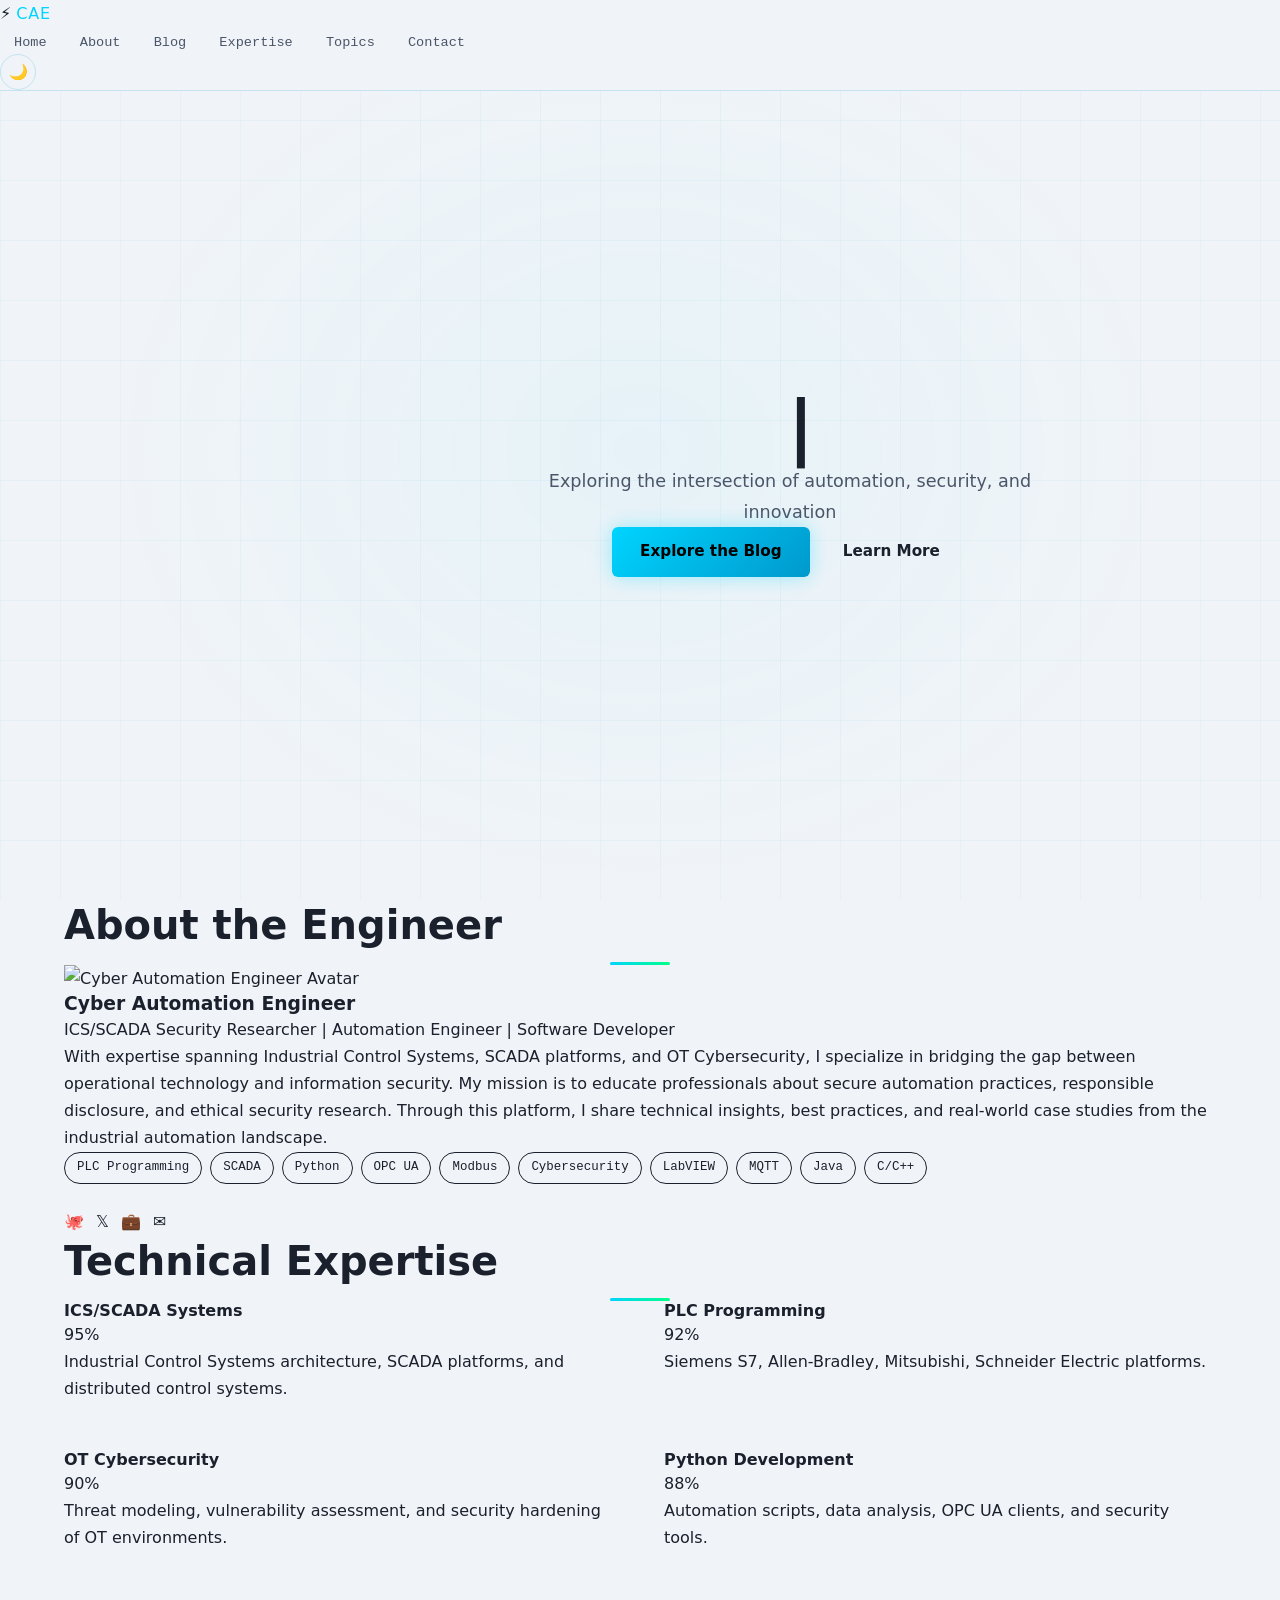
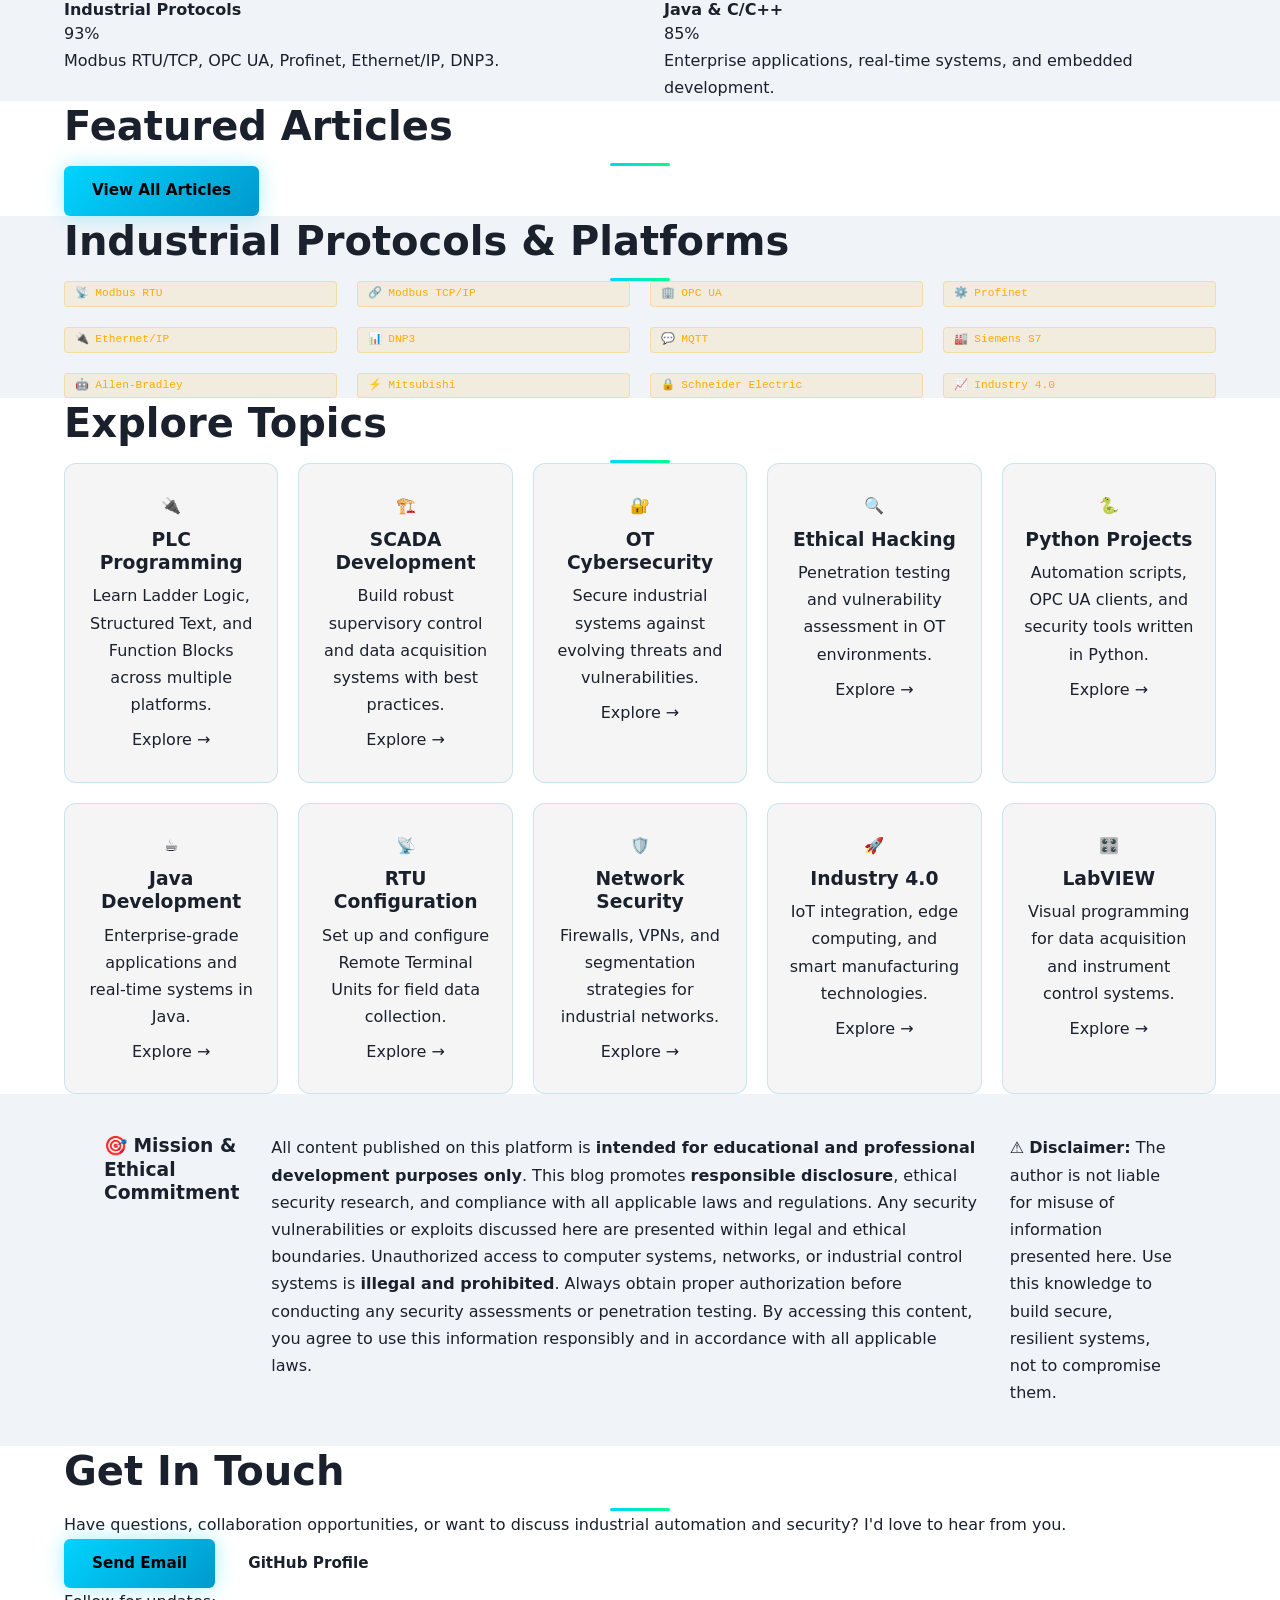
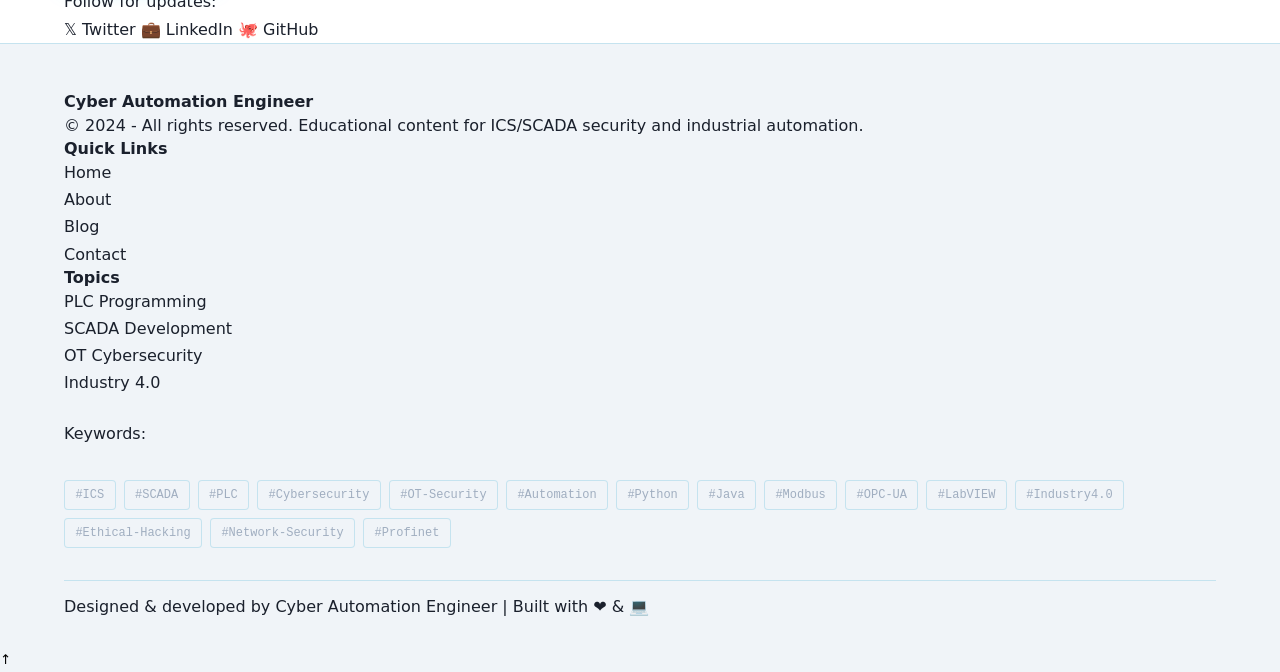
==== index.html @ 7d961f78 "initial commit" ====
<!DOCTYPE html>
<html lang="en">
<head>
    <!-- Meta Tags & SEO -->
    <meta charset="UTF-8">
    <meta name="viewport" content="width=device-width, initial-scale=1.0">
    <meta name="description" content="Cyber Automation Engineer - Technical expertise in ICS/SCADA systems, OT Cybersecurity, PLC Programming, and Industrial Automation. Exploring the intersection of automation, security, and software development.">
    <meta name="keywords" content="ICS Security, SCADA, PLC Programming, OT Cybersecurity, Industrial Automation, Modbus, OPC UA, Python, Java, C/C++, LabVIEW, Ethical Hacking, Network Security">
    <meta name="author" content="Cyber Automation Engineer">
    <meta name="theme-color" content="#0a0a0f">
    
    <!-- Open Graph Tags -->
    <meta property="og:title" content="Cyber Automation Engineer - ICS/SCADA Security & Automation Blog">
    <meta property="og:description" content="Technical insights into Industrial Automation, ICS/SCADA Systems, OT Cybersecurity, and Software Development.">
    <meta property="og:type" content="website">
    <meta property="og:image" content="https://via.placeholder.com/1200x630?text=Cyber+Automation+Engineer">
    
    <!-- Twitter Card Tags -->
    <meta name="twitter:card" content="summary_large_image">
    <meta name="twitter:title" content="Cyber Automation Engineer">
    <meta name="twitter:description" content="ICS/SCADA Security & Industrial Automation Expert">
    
    <!-- Structured Data (Schema.org) -->
    <script type="application/ld+json">
    {
        "@context": "https://schema.org",
        "@type": "Person",
        "name": "Cyber Automation Engineer",
        "url": "https://cyberautomationengineer.com",
        "sameAs": ["https://twitter.com", "https://github.com", "https://linkedin.com"],
        "jobTitle": "Automation Engineer, ICS Security Researcher",
        "knowsAbout": ["Industrial Automation", "SCADA Systems", "PLC Programming", "Cybersecurity", "OT Security"],
        "image": "https://via.placeholder.com/200x200"
    }
    </script>
    
    <title>Cyber Automation Engineer - ICS/SCADA Security & Blog</title>
    <link rel="stylesheet" href="style.css">
    <link rel="icon" type="image/svg+xml" href="data:image/svg+xml,<svg xmlns='http://www.w3.org/2000/svg' viewBox='0 0 100 100'><text y='75' font-size='75' fill='%2300d4ff'>⚡</text></svg>">
</head>
<body>
    <!-- ====== HEADER & NAVIGATION ====== -->
    <header class="navbar" id="navbar">
        <div class="navbar-container">
            <div class="navbar-logo">
                <a href="#home" class="logo-link">
                    <span class="logo-icon">⚡</span>
                    <span class="logo-text">CAE</span>
                </a>
            </div>
            
            <nav class="nav-menu" id="navMenu">
                <a href="#home" class="nav-link">Home</a>
                <a href="#about" class="nav-link">About</a>
                <a href="#blog" class="nav-link">Blog</a>
                <a href="#expertise" class="nav-link">Expertise</a>
                <a href="#categories" class="nav-link">Topics</a>
                <a href="#contact" class="nav-link">Contact</a>
            </nav>
            
            <div class="navbar-actions">
                <button class="theme-toggle" id="themeToggle" aria-label="Toggle dark/light mode" title="Toggle Theme">
                    <span class="theme-icon">🌙</span>
                </button>
                <button class="hamburger" id="hamburger" aria-label="Toggle menu">
                    <span></span>
                    <span></span>
                    <span></span>
                </button>
            </div>
        </div>
    </header>

    <!-- ====== HERO SECTION ====== -->
    <section class="hero" id="home">
        <div class="hero-background">
            <div class="circuit-grid"></div>
            <canvas id="particleCanvas"></canvas>
        </div>
        
        <div class="hero-content">
            <div class="hero-text">
                <h1 class="hero-title">
                    <span class="typewriter" id="typewriter"></span>
                    <span class="cursor">|</span>
                </h1>
                <p class="hero-tagline">Exploring the intersection of <span class="highlight">automation</span>, <span class="highlight">security</span>, and <span class="highlight">innovation</span></p>
                <div class="hero-cta">
                    <a href="#blog" class="btn btn-primary glow-effect">Explore the Blog</a>
                    <a href="#about" class="btn btn-secondary">Learn More</a>
                </div>
            </div>
        </div>
    </section>

    <!-- ====== AUTHOR PROFILE & INTRODUCTION ====== -->
    <section class="author-profile" id="about">
        <div class="container">
            <h2 class="section-title">About the Engineer</h2>
            
            <div class="profile-card">
                <div class="profile-avatar">
                    <img src="https://via.placeholder.com/200x200?text=CAE" alt="Cyber Automation Engineer Avatar" class="avatar-img">
                    <div class="avatar-glow"></div>
                </div>
                
                <div class="profile-info">
                    <h3 class="profile-name">Cyber Automation Engineer</h3>
                    <p class="profile-title">ICS/SCADA Security Researcher | Automation Engineer | Software Developer</p>
                    
                    <p class="profile-bio">
                        With expertise spanning Industrial Control Systems, SCADA platforms, and OT Cybersecurity, I specialize in bridging the gap between operational technology and information security. My mission is to educate professionals about secure automation practices, responsible disclosure, and ethical security research. Through this platform, I share technical insights, best practices, and real-world case studies from the industrial automation landscape.
                    </p>
                    
                    <div class="skill-badges">
                        <span class="badge">PLC Programming</span>
                        <span class="badge">SCADA</span>
                        <span class="badge">Python</span>
                        <span class="badge">OPC UA</span>
                        <span class="badge">Modbus</span>
                        <span class="badge">Cybersecurity</span>
                        <span class="badge">LabVIEW</span>
                        <span class="badge">MQTT</span>
                        <span class="badge">Java</span>
                        <span class="badge">C/C++</span>
                    </div>
                    
                    <div class="social-links">
                        <a href="https://github.com" target="_blank" rel="noopener" title="GitHub" class="social-icon">
                            <span>🐙</span>
                        </a>
                        <a href="https://twitter.com" target="_blank" rel="noopener" title="Twitter/X" class="social-icon">
                            <span>𝕏</span>
                        </a>
                        <a href="https://linkedin.com" target="_blank" rel="noopener" title="LinkedIn" class="social-icon">
                            <span>💼</span>
                        </a>
                        <a href="mailto:contact@cyberautomationengineer.com" title="Email" class="social-icon">
                            <span>✉️</span>
                        </a>
                    </div>
                </div>
            </div>
        </div>
    </section>

    <!-- ====== EXPERTISE & SKILLS SECTION ====== -->
    <section class="expertise" id="expertise">
        <div class="container">
            <h2 class="section-title">Technical Expertise</h2>
            
            <div class="skills-grid">
                <div class="skill-item">
                    <div class="skill-header">
                        <h4>ICS/SCADA Systems</h4>
                        <span class="skill-level">95%</span>
                    </div>
                    <div class="skill-bar">
                        <div class="skill-progress" data-progress="95"></div>
                    </div>
                    <p class="skill-description">Industrial Control Systems architecture, SCADA platforms, and distributed control systems.</p>
                </div>

                <div class="skill-item">
                    <div class="skill-header">
                        <h4>PLC Programming</h4>
                        <span class="skill-level">92%</span>
                    </div>
                    <div class="skill-bar">
                        <div class="skill-progress" data-progress="92"></div>
                    </div>
                    <p class="skill-description">Siemens S7, Allen-Bradley, Mitsubishi, Schneider Electric platforms.</p>
                </div>

                <div class="skill-item">
                    <div class="skill-header">
                        <h4>OT Cybersecurity</h4>
                        <span class="skill-level">90%</span>
                    </div>
                    <div class="skill-bar">
                        <div class="skill-progress" data-progress="90"></div>
                    </div>
                    <p class="skill-description">Threat modeling, vulnerability assessment, and security hardening of OT environments.</p>
                </div>

                <div class="skill-item">
                    <div class="skill-header">
                        <h4>Python Development</h4>
                        <span class="skill-level">88%</span>
                    </div>
                    <div class="skill-bar">
                        <div class="skill-progress" data-progress="88"></div>
                    </div>
                    <p class="skill-description">Automation scripts, data analysis, OPC UA clients, and security tools.</p>
                </div>

                <div class="skill-item">
                    <div class="skill-header">
                        <h4>Industrial Protocols</h4>
                        <span class="skill-level">93%</span>
                    </div>
                    <div class="skill-bar">
                        <div class="skill-progress" data-progress="93"></div>
                    </div>
                    <p class="skill-description">Modbus RTU/TCP, OPC UA, Profinet, Ethernet/IP, DNP3.</p>
                </div>

                <div class="skill-item">
                    <div class="skill-header">
                        <h4>Java & C/C++</h4>
                        <span class="skill-level">85%</span>
                    </div>
                    <div class="skill-bar">
                        <div class="skill-progress" data-progress="85"></div>
                    </div>
                    <p class="skill-description">Enterprise applications, real-time systems, and embedded development.</p>
                </div>
            </div>
        </div>
    </section>

    <!-- ====== FEATURED BLOG POSTS SECTION ====== -->
    <section class="blog-section" id="blog">
        <div class="container">
            <h2 class="section-title">Featured Articles</h2>
            
            <div class="blog-grid" id="blogGrid">
                <!-- Blog posts dynamically loaded by JavaScript -->
            </div>
            
            <div class="view-all-cta">
                <a href="#categories" class="btn btn-primary">View All Articles</a>
            </div>
        </div>
    </section>

    <!-- ====== PROTOCOLS & TECHNOLOGIES SECTION ====== -->
    <section class="protocols-section">
        <div class="container">
            <h2 class="section-title">Industrial Protocols & Platforms</h2>
            
            <div class="protocols-grid">
                <div class="protocol-badge">
                    <span class="badge-icon">📡</span>
                    <span class="badge-text">Modbus RTU</span>
                </div>
                <div class="protocol-badge">
                    <span class="badge-icon">🔗</span>
                    <span class="badge-text">Modbus TCP/IP</span>
                </div>
                <div class="protocol-badge">
                    <span class="badge-icon">🏢</span>
                    <span class="badge-text">OPC UA</span>
                </div>
                <div class="protocol-badge">
                    <span class="badge-icon">⚙️</span>
                    <span class="badge-text">Profinet</span>
                </div>
                <div class="protocol-badge">
                    <span class="badge-icon">🔌</span>
                    <span class="badge-text">Ethernet/IP</span>
                </div>
                <div class="protocol-badge">
                    <span class="badge-icon">📊</span>
                    <span class="badge-text">DNP3</span>
                </div>
                <div class="protocol-badge">
                    <span class="badge-icon">💬</span>
                    <span class="badge-text">MQTT</span>
                </div>
                <div class="protocol-badge">
                    <span class="badge-icon">🏭</span>
                    <span class="badge-text">Siemens S7</span>
                </div>
                <div class="protocol-badge">
                    <span class="badge-icon">🤖</span>
                    <span class="badge-text">Allen-Bradley</span>
                </div>
                <div class="protocol-badge">
                    <span class="badge-icon">⚡</span>
                    <span class="badge-text">Mitsubishi</span>
                </div>
                <div class="protocol-badge">
                    <span class="badge-icon">🔒</span>
                    <span class="badge-text">Schneider Electric</span>
                </div>
                <div class="protocol-badge">
                    <span class="badge-icon">📈</span>
                    <span class="badge-text">Industry 4.0</span>
                </div>
            </div>
        </div>
    </section>

    <!-- ====== CATEGORIES / TOPICS SECTION ====== -->
    <section class="categories-section" id="categories">
        <div class="container">
            <h2 class="section-title">Explore Topics</h2>
            
            <div class="categories-grid">
                <div class="category-card">
                    <div class="category-icon">🔌</div>
                    <h3>PLC Programming</h3>
                    <p>Learn Ladder Logic, Structured Text, and Function Blocks across multiple platforms.</p>
                    <a href="#" class="category-link">Explore →</a>
                </div>

                <div class="category-card">
                    <div class="category-icon">🏗️</div>
                    <h3>SCADA Development</h3>
                    <p>Build robust supervisory control and data acquisition systems with best practices.</p>
                    <a href="#" class="category-link">Explore →</a>
                </div>

                <div class="category-card">
                    <div class="category-icon">🔐</div>
                    <h3>OT Cybersecurity</h3>
                    <p>Secure industrial systems against evolving threats and vulnerabilities.</p>
                    <a href="#" class="category-link">Explore →</a>
                </div>

                <div class="category-card">
                    <div class="category-icon">🔍</div>
                    <h3>Ethical Hacking</h3>
                    <p>Penetration testing and vulnerability assessment in OT environments.</p>
                    <a href="#" class="category-link">Explore →</a>
                </div>

                <div class="category-card">
                    <div class="category-icon">🐍</div>
                    <h3>Python Projects</h3>
                    <p>Automation scripts, OPC UA clients, and security tools written in Python.</p>
                    <a href="#" class="category-link">Explore →</a>
                </div>

                <div class="category-card">
                    <div class="category-icon">☕</div>
                    <h3>Java Development</h3>
                    <p>Enterprise-grade applications and real-time systems in Java.</p>
                    <a href="#" class="category-link">Explore →</a>
                </div>

                <div class="category-card">
                    <div class="category-icon">📡</div>
                    <h3>RTU Configuration</h3>
                    <p>Set up and configure Remote Terminal Units for field data collection.</p>
                    <a href="#" class="category-link">Explore →</a>
                </div>

                <div class="category-card">
                    <div class="category-icon">🛡️</div>
                    <h3>Network Security</h3>
                    <p>Firewalls, VPNs, and segmentation strategies for industrial networks.</p>
                    <a href="#" class="category-link">Explore →</a>
                </div>

                <div class="category-card">
                    <div class="category-icon">🚀</div>
                    <h3>Industry 4.0</h3>
                    <p>IoT integration, edge computing, and smart manufacturing technologies.</p>
                    <a href="#" class="category-link">Explore →</a>
                </div>

                <div class="category-card">
                    <div class="category-icon">🎛️</div>
                    <h3>LabVIEW</h3>
                    <p>Visual programming for data acquisition and instrument control systems.</p>
                    <a href="#" class="category-link">Explore →</a>
                </div>
            </div>
        </div>
    </section>

    <!-- ====== DISCLAIMER / MISSION STATEMENT ====== -->
    <section class="disclaimer-section">
        <div class="container">
            <div class="disclaimer-banner">
                <h3>🎯 Mission & Ethical Commitment</h3>
                <p>
                    All content published on this platform is <strong>intended for educational and professional development purposes only</strong>. 
                    This blog promotes <strong>responsible disclosure</strong>, ethical security research, and compliance with all applicable laws and regulations. 
                    Any security vulnerabilities or exploits discussed here are presented within legal and ethical boundaries. 
                    Unauthorized access to computer systems, networks, or industrial control systems is <strong>illegal and prohibited</strong>. 
                    Always obtain proper authorization before conducting any security assessments or penetration testing. 
                    By accessing this content, you agree to use this information responsibly and in accordance with all applicable laws.
                </p>
                <p class="disclaimer-highlight">
                    ⚠️ <strong>Disclaimer:</strong> The author is not liable for misuse of information presented here. 
                    Use this knowledge to build secure, resilient systems, not to compromise them.
                </p>
            </div>
        </div>
    </section>

    <!-- ====== CONTACT / CTA SECTION ====== -->
    <section class="contact-section" id="contact">
        <div class="container">
            <h2 class="section-title">Get In Touch</h2>
            
            <div class="contact-content">
                <p class="contact-intro">Have questions, collaboration opportunities, or want to discuss industrial automation and security? I'd love to hear from you.</p>
                
                <div class="contact-cta">
                    <a href="mailto:contact@cyberautomationengineer.com" class="btn btn-primary glow-effect">Send Email</a>
                    <a href="https://github.com" target="_blank" rel="noopener" class="btn btn-secondary">GitHub Profile</a>
                </div>
                
                <div class="contact-socials">
                    <p class="contact-label">Follow for updates:</p>
                    <div class="social-links-row">
                        <a href="https://twitter.com" target="_blank" rel="noopener" title="Twitter/X">𝕏 Twitter</a>
                        <a href="https://linkedin.com" target="_blank" rel="noopener" title="LinkedIn">💼 LinkedIn</a>
                        <a href="https://github.com" target="_blank" rel="noopener" title="GitHub">🐙 GitHub</a>
                    </div>
                </div>
            </div>
        </div>
    </section>

    <!-- ====== FOOTER ====== -->
    <footer class="footer">
        <div class="container">
            <div class="footer-content">
                <div class="footer-section">
                    <h4>Cyber Automation Engineer</h4>
                    <p>&copy; 2024 - All rights reserved. Educational content for ICS/SCADA security and industrial automation.</p>
                </div>
                
                <div class="footer-section">
                    <h4>Quick Links</h4>
                    <ul>
                        <li><a href="#home">Home</a></li>
                        <li><a href="#about">About</a></li>
                        <li><a href="#blog">Blog</a></li>
                        <li><a href="#contact">Contact</a></li>
                    </ul>
                </div>
                
                <div class="footer-section">
                    <h4>Topics</h4>
                    <ul>
                        <li><a href="#categories">PLC Programming</a></li>
                        <li><a href="#categories">SCADA Development</a></li>
                        <li><a href="#categories">OT Cybersecurity</a></li>
                        <li><a href="#categories">Industry 4.0</a></li>
                    </ul>
                </div>
            </div>
            
            <div class="footer-divider"></div>
            
            <div class="footer-bottom">
                <div class="footer-tags">
                    <span class="tag-label">Keywords:</span>
                    <div class="tag-cloud" id="tagCloud">
                        <a href="#" class="tag">#ICS</a>
                        <a href="#" class="tag">#SCADA</a>
                        <a href="#" class="tag">#PLC</a>
                        <a href="#" class="tag">#Cybersecurity</a>
                        <a href="#" class="tag">#OT-Security</a>
                        <a href="#" class="tag">#Automation</a>
                        <a href="#" class="tag">#Python</a>
                        <a href="#" class="tag">#Java</a>
                        <a href="#" class="tag">#Modbus</a>
                        <a href="#" class="tag">#OPC-UA</a>
                        <a href="#" class="tag">#LabVIEW</a>
                        <a href="#" class="tag">#Industry4.0</a>
                        <a href="#" class="tag">#Ethical-Hacking</a>
                        <a href="#" class="tag">#Network-Security</a>
                        <a href="#" class="tag">#Profinet</a>
                    </div>
                </div>
                
                <p class="footer-credit">Designed & developed by Cyber Automation Engineer | Built with ❤️ & 💻</p>
            </div>
        </div>
    </footer>

    <!-- Scroll to Top Button -->
    <button class="scroll-to-top" id="scrollToTop" aria-label="Scroll to top" title="Back to Top">
        <span>↑</span>
    </button>

    <!-- Scripts -->
    <script src="script.js"></script>
</body>
</html>
---- style.css ----
/* ═══════════════════════════════════════════════════════════
   CYBER AUTOMATION ENGINEER — style.css
   Dark-themed, futuristic, industrial cybersecurity aesthetic
   ═══════════════════════════════════════════════════════════ */

/* ────────────────────────────────────────────
   1. CSS CUSTOM PROPERTIES (VARIABLES)
──────────────────────────────────────────── */
:root {
  /* Core palette — dark theme */
  --bg-primary:     #0a0a0f;
  --bg-secondary:   #0d1117;
  --bg-tertiary:    #111827;
  --bg-card:        rgba(13, 17, 23, 0.85);
  --bg-glass:       rgba(255, 255, 255, 0.03);

  /* Neon accents */
  --accent-blue:    #00d4ff;
  --accent-green:   #00ff88;
  --accent-amber:   #ffaa00;
  --accent-red:     #ff4d6d;

  /* Text */
  --text-primary:   #e6edf3;
  --text-secondary: #8b949e;
  --text-muted:     #484f58;

  /* Borders / surfaces */
  --border-color:   rgba(0, 212, 255, 0.12);
  --border-glow:    rgba(0, 212, 255, 0.4);
  --surface-hover:  rgba(0, 212, 255, 0.05);

  /* Typography */
  --font-mono:      "JetBrains Mono", "Fira Code", "Courier New", monospace;
  --font-sans:      "Inter", "Roboto", system-ui, -apple-system, sans-serif;

  /* Spacing */
  --section-pad:    6rem 0;
  --container-max:  1200px;
  --border-radius:  12px;
  --radius-sm:      6px;
  --radius-lg:      20px;

  /* Transitions */
  --transition:     all 0.3s cubic-bezier(0.4, 0, 0.2, 1);
  --transition-fast:all 0.15s ease;

  /* Shadows / glows */
  --glow-blue:      0 0 20px rgba(0, 212, 255, 0.35);
  --glow-green:     0 0 20px rgba(0, 255, 136, 0.35);
  --glow-amber:     0 0 20px rgba(255, 170, 0, 0.35);
  --shadow-card:    0 8px 32px rgba(0, 0, 0, 0.6);
  --shadow-elevated:0 16px 48px rgba(0, 0, 0, 0.8);
}

/* ── Light mode overrides ───────────────── */
[data-theme="light"] {
  --bg-primary:    #f0f4f8;
  --bg-secondary:  #ffffff;
  --bg-tertiary:   #e2e8f0;
  --bg-card:       rgba(255, 255, 255, 0.9);
  --bg-glass:      rgba(0, 0, 0, 0.03);
  --text-primary:  #1a202c;
  --text-secondary:#4a5568;
  --text-muted:    #a0aec0;
  --border-color:  rgba(0, 150, 200, 0.18);
  --border-glow:   rgba(0, 150, 200, 0.5);
  --surface-hover: rgba(0, 150, 200, 0.06);
  --bg-glass:      rgba(0, 0, 0, 0.04);
  --shadow-card:   0 4px 20px rgba(0, 0, 0, 0.12);
}

/* ────────────────────────────────────────────
   2. RESET & BASE
──────────────────────────────────────────── */
*, *::before, *::after {
  box-sizing: border-box;
  margin: 0;
  padding: 0;
}

html {
  scroll-behavior: smooth;
  font-size: 16px;
  -webkit-text-size-adjust: 100%;
}

body {
  font-family: var(--font-sans);
  background-color: var(--bg-primary);
  color: var(--text-primary);
  line-height: 1.7;
  overflow-x: hidden;
  transition: background-color 0.4s ease, color 0.4s ease;
}

/* Circuit-board grid background */
body::before {
  content: "";
  position: fixed;
  inset: 0;
  background-image:
    linear-gradient(rgba(0, 212, 255, 0.03) 1px, transparent 1px),
    linear-gradient(90deg, rgba(0, 212, 255, 0.03) 1px, transparent 1px);
  background-size: 60px 60px;
  pointer-events: none;
  z-index: 0;
}

[data-theme="light"] body::before {
  background-image:
    linear-gradient(rgba(0, 150, 200, 0.04) 1px, transparent 1px),
    linear-gradient(90deg, rgba(0, 150, 200, 0.04) 1px, transparent 1px);
}

img, svg { display: block; max-width: 100%; }
a { color: inherit; text-decoration: none; }
button { cursor: pointer; border: none; background: none; font-family: inherit; }
ul { list-style: none; }

/* Skip link */
.skip-link {
  position: absolute; top: -100%; left: 1rem;
  padding: 0.5rem 1rem;
  background: var(--accent-blue); color: #000;
  border-radius: var(--radius-sm);
  font-weight: 600; z-index: 9999;
  transition: top 0.2s;
}
.skip-link:focus { top: 1rem; }

/* ────────────────────────────────────────────
   3. TYPOGRAPHY
──────────────────────────────────────────── */
h1, h2, h3, h4, h5, h6 {
  font-family: var(--font-sans);
  line-height: 1.25;
  font-weight: 700;
}
code, pre, .mono { font-family: var(--font-mono); }

/* ────────────────────────────────────────────
   4. UTILITIES
──────────────────────────────────────────── */
.container {
  width: 100%;
  max-width: var(--container-max);
  margin: 0 auto;
  padding: 0 1.5rem;
  position: relative;
  z-index: 1;
}

.section { padding: var(--section-pad); position: relative; }

.section-header {
  text-align: center;
  margin-bottom: 3.5rem;
}
.section-tag {
  font-family: var(--font-mono);
  font-size: 0.85rem;
  color: var(--accent-blue);
  letter-spacing: 0.08em;
  display: block;
  margin-bottom: 0.75rem;
}
.section-title {
  font-size: clamp(1.75rem, 4vw, 2.5rem);
  color: var(--text-primary);
}
.section-title::after {
  content: "";
  display: block;
  width: 60px; height: 3px;
  background: linear-gradient(90deg, var(--accent-blue), var(--accent-green));
  margin: 0.75rem auto 0;
  border-radius: 2px;
}
.section-subtitle {
  margin-top: 1rem;
  color: var(--text-secondary);
  font-size: 1.05rem;
}
.section-cta { text-align: center; margin-top: 3rem; }

/* Glass card */
.glass-card {
  background: var(--bg-glass);
  border: 1px solid var(--border-color);
  border-radius: var(--border-radius);
  backdrop-filter: blur(12px);
  -webkit-backdrop-filter: blur(12px);
  box-shadow: var(--shadow-card);
  transition: var(--transition);
}
.glass-card:hover {
  border-color: var(--border-glow);
  box-shadow: var(--glow-blue), var(--shadow-card);
  transform: translateY(-3px);
}

/* Buttons */
.btn {
  display: inline-flex; align-items: center; gap: 0.5rem;
  padding: 0.75rem 1.75rem;
  border-radius: var(--radius-sm);
  font-weight: 600; font-size: 0.95rem;
  transition: var(--transition);
  white-space: nowrap;
}
.btn-primary {
  background: linear-gradient(135deg, var(--accent-blue), #0099cc);
  color: #000;
  box-shadow: var(--glow-blue);
}
.btn-primary:hover {
  transform: translateY(-2px);
  box-shadow: 0 0 35px rgba(0, 212, 255, 0.6);
}
.btn-ghost {
  border: 1px solid var(--border-color);
  color: var(--text-primary);
  background: var(--bg-glass);
}
.btn-ghost:hover {
  border-color: var(--accent-blue);
  color: var(--accent-blue);
  box-shadow: var(--glow-blue);
}
.btn-outline {
  border: 1px solid var(--accent-green);
  color: var(--accent-green);
  background: transparent;
}
.btn-outline:hover {
  background: rgba(0, 255, 136, 0.08);
  box-shadow: var(--glow-green);
  transform: translateY(-2px);
}

/* ────────────────────────────────────────────
   5. NAVBAR
──────────────────────────────────────────── */
.navbar {
  position: fixed; top: 0; left: 0; right: 0;
  z-index: 1000;
  background: rgba(10, 10, 15, 0.85);
  border-bottom: 1px solid var(--border-color);
  backdrop-filter: blur(16px);
  -webkit-backdrop-filter: blur(16px);
  transition: var(--transition);
}
.navbar.scrolled {
  background: rgba(10, 10, 15, 0.98);
  box-shadow: 0 4px 24px rgba(0, 0, 0, 0.5);
}
[data-theme="light"] .navbar {
  background: rgba(240, 244, 248, 0.9);
}
[data-theme="light"] .navbar.scrolled {
  background: rgba(240, 244, 248, 0.98);
}

.nav-container {
  max-width: var(--container-max);
  margin: 0 auto;
  padding: 0 1.5rem;
  height: 64px;
  display: flex; align-items: center; justify-content: space-between;
}

/* Logo */
.nav-logo {
  font-family: var(--font-mono);
  font-size: 1.25rem;
  font-weight: 700;
  display: flex; align-items: center; gap: 0;
}
.logo-bracket { color: var(--accent-green); }
.logo-text    { color: var(--accent-blue); letter-spacing: 0.05em; }
.logo-cursor  {
  color: var(--accent-amber);
  animation: blink 1s step-end infinite;
}

/* Nav links */
.nav-links {
  display: flex; align-items: center; gap: 0.25rem;
}
.nav-link {
  padding: 0.5rem 0.875rem;
  font-family: var(--font-mono);
  font-size: 0.85rem;
  color: var(--text-secondary);
  border-radius: var(--radius-sm);
  transition: var(--transition-fast);
  position: relative;
}
.nav-link::after {
  content: "";
  position: absolute; bottom: 2px; left: 50%; right: 50%;
  height: 2px;
  background: var(--accent-blue);
  border-radius: 1px;
  transition: left 0.3s ease, right 0.3s ease;
}
.nav-link:hover { color: var(--accent-blue); }
.nav-link:hover::after { left: 0.875rem; right: 0.875rem; }
.nav-link.active { color: var(--accent-blue); }

/* Controls */
.nav-controls { display: flex; align-items: center; gap: 0.75rem; }

.theme-toggle {
  width: 36px; height: 36px;
  display: flex; align-items: center; justify-content: center;
  border-radius: 50%;
  border: 1px solid var(--border-color);
  color: var(--accent-amber);
  font-size: 0.95rem;
  transition: var(--transition);
}
.theme-toggle:hover {
  border-color: var(--accent-amber);
  box-shadow: 0 0 12px rgba(255, 170, 0, 0.4);
  color: var(--accent-amber);
}

/* Hamburger */
.hamburger {
  display: none;
  flex-direction: column; gap: 5px;
  padding: 6px;
}
.ham-bar {
  display: block;
  width: 24px; height: 2px;
  background: var(--text-secondary);
  border-radius: 2px;
  transition: var(--transition);
}
.hamburger.open .ham-bar:nth-child(1) { transform: rotate(45deg) translate(5px, 5px); }
.hamburger.open .ham-bar:nth-child(2) { opacity: 0; width: 0; }
.hamburger.open .ham-bar:nth-child(3) { transform: rotate(-45deg) translate(5px, -5px); }

/* Mobile menu */
.mobile-menu {
  display: flex; flex-direction: column;
  padding: 1rem 1.5rem 1.5rem;
  border-top: 1px solid var(--border-color);
  background: rgba(10, 10, 15, 0.97);
  gap: 0.25rem;
}
.mobile-menu[hidden] { display: none; }
.mobile-link {
  font-family: var(--font-mono);
  font-size: 0.9rem;
  color: var(--text-secondary);
  padding: 0.6rem 0.75rem;
  border-radius: var(--radius-sm);
  transition: var(--transition-fast);
}
.mobile-link:hover {
  color: var(--accent-blue);
  background: var(--surface-hover);
}

/* ────────────────────────────────────────────
   6. HERO SECTION
──────────────────────────────────────────── */
.hero {
  min-height: 100vh;
  display: flex; align-items: center; justify-content: center;
  position: relative; overflow: hidden;
  padding: 8rem 1.5rem 4rem;
}

/* Canvas fills hero */
.hero-canvas {
  position: absolute; inset: 0;
  width: 100%; height: 100%;
  z-index: 0;
}

/* Radial gradient overlay */
.hero::after {
  content: "";
  position: absolute; inset: 0;
  background: radial-gradient(ellipse 60% 70% at 50% 50%,
    rgba(0, 212, 255, 0.04) 0%,
    transparent 70%);
  pointer-events: none; z-index: 1;
}

.hero-content {
  position: relative; z-index: 2;
  text-align: center;
  max-width: 860px; width: 100%;
  margin: 0 auto;
  display: flex; flex-direction: column; align-items: center; gap: 1.5rem;
}

/* Online badge */
.hero-badge {
  display: inline-flex; align-items: center; gap: 0.6rem;
  padding: 0.4rem 1rem;
  border: 1px solid rgba(0, 255, 136, 0.3);
  border-radius: 100px;
  background: rgba(0, 255, 136, 0.05);
  font-family: var(--font-mono);
  font-size: 0.8rem;
  color: var(--accent-green);
}
.badge-dot {
  width: 7px; height: 7px;
  border-radius: 50%;
  background: var(--accent-green);
  box-shadow: 0 0 6px var(--accent-green);
  animation: pulse-dot 2s ease-in-out infinite;
}
.hero-badge-text { color: var(--accent-green); }

/* Title */
.hero-title {
  font-size: clamp(2.4rem, 7vw, 4.5rem);
  font-weight: 800;
  line-height: 1.1;
  display: flex; flex-wrap: wrap; justify-content: center; gap: 0.3em;
}
.hero-name { color: var(--text-primary); }
.hero-name.accent { color: var(--accent-blue); text-shadow: var(--glow-blue); }

/* Typewriter */
.hero-subtitle {
  font-family: var(--font-mono);
  font-size: clamp(1rem, 2.5vw, 1.35rem);
  color: var(--text-secondary);
  min-height: 2rem;
  display: flex; align-items: center; gap: 0.2rem;
}
.typewriter-prefix { color: var(--accent-amber); }
.typewriter-text   { color: var(--accent-green); }
.typewriter-cursor {
  color: var(--accent-blue);
  animation: blink 0.8s step-end infinite;
  font-weight: 300;
}

.hero-tagline {
  color: var(--text-secondary);
  font-size: clamp(0.95rem, 2vw, 1.1rem);
  max-width: 580px;
  line-height: 1.75;
}
.hero-tagline em { color: var(--accent-blue); font-style: normal; font-weight: 600; }

.hero-cta-group {
  display: flex; gap: 1rem; flex-wrap: wrap; justify-content: center;
}

/* Stats */
.hero-stats {
  display: flex; align-items: center; gap: 2rem;
  margin-top: 1rem;
  flex-wrap: wrap; justify-content: center;
}
.stat-item { text-align: center; }
.stat-value {
  font-family: var(--font-mono);
  font-size: 2rem; font-weight: 700;
  color: var(--accent-blue);
}
.stat-plus { color: var(--accent-green); font-weight: 700; }
.stat-label { font-size: 0.8rem; color: var(--text-secondary); display: block; margin-top: -2px; }
.stat-divider { width: 1px; height: 40px; background: var(--border-color); }

/* Scroll indicator */
.scroll-indicator {
  position: absolute; bottom: 2rem; left: 50%;
  transform: translateX(-50%);
  z-index: 2;
  display: flex; flex-direction: column; align-items: center;
}
.scroll-dot {
  width: 6px; height: 6px;
  border-radius: 50%; background: var(--accent-blue);
  animation: scroll-bounce 2s ease-in-out infinite;
}

/* ────────────────────────────────────────────
   7. AUTHOR PROFILE SECTION
──────────────────────────────────────────── */
.author-section { background: var(--bg-secondary); }

.author-card {
  display: grid;
  grid-template-columns: auto 1fr;
  gap: 3rem;
  padding: 2.5rem;
  align-items: start;
}

/* Avatar */
.author-avatar-wrap {
  position: relative;
  width: 140px; height: 140px;
  flex-shrink: 0;
}
.avatar-ring {
  position: absolute; inset: -6px;
  border-radius: 50%;
  border: 2px dashed var(--accent-blue);
  animation: spin 12s linear infinite;
}
.author-avatar {
  width: 140px; height: 140px;
  border-radius: 50%;
  background: linear-gradient(135deg, rgba(0, 212, 255, 0.15), rgba(0, 255, 136, 0.1));
  border: 2px solid var(--border-glow);
  display: flex; align-items: center; justify-content: center;
  font-size: 3.5rem;
  color: var(--accent-blue);
  box-shadow: var(--glow-blue);
  position: relative; z-index: 1;
}
.avatar-status {
  position: absolute; bottom: 10px; right: 5px;
  width: 14px; height: 14px;
  border-radius: 50%;
  background: var(--accent-green);
  border: 2px solid var(--bg-secondary);
  box-shadow: 0 0 8px var(--accent-green);
  z-index: 2;
}

.author-name {
  font-size: 1.75rem;
  color: var(--accent-blue);
  font-family: var(--font-mono);
  margin-bottom: 0.25rem;
}
.author-role {
  font-size: 0.9rem;
  color: var(--accent-green);
  font-family: var(--font-mono);
  margin-bottom: 1rem;
}
.author-bio {
  color: var(--text-secondary);
  font-size: 0.97rem;
  line-height: 1.8;
  margin-bottom: 1.5rem;
}
.author-bio strong { color: var(--text-primary); }

/* Skill badges */
.skill-badges {
  display: flex; flex-wrap: wrap; gap: 0.5rem;
  margin-bottom: 1.5rem;
}
.badge {
  padding: 0.3rem 0.75rem;
  border-radius: 100px;
  font-family: var(--font-mono);
  font-size: 0.78rem;
  font-weight: 500;
  border: 1px solid;
}
.badge-blue  { color: var(--accent-blue);  border-color: rgba(0, 212, 255, 0.3);  background: rgba(0, 212, 255, 0.07);  }
.badge-green { color: var(--accent-green); border-color: rgba(0, 255, 136, 0.3);  background: rgba(0, 255, 136, 0.07);  }
.badge-amber { color: var(--accent-amber); border-color: rgba(255, 170, 0, 0.3);  background: rgba(255, 170, 0, 0.07);  }

/* Social links */
.social-links { display: flex; gap: 0.75rem; }
.social-btn {
  width: 38px; height: 38px;
  border-radius: 8px;
  border: 1px solid var(--border-color);
  display: flex; align-items: center; justify-content: center;
  color: var(--text-secondary);
  font-size: 1rem;
  transition: var(--transition);
}
.social-btn:hover {
  border-color: var(--accent-blue);
  color: var(--accent-blue);
  box-shadow: var(--glow-blue);
  transform: translateY(-3px);
}

/* ────────────────────────────────────────────
   8. SKILLS SECTION
──────────────────────────────────────────── */
.skills-section { background: var(--bg-primary); }

.skills-grid {
  display: grid;
  grid-template-columns: 1fr 1fr;
  gap: 3rem;
  align-items: start;
}

/* Progress bars */
.skill-bar-item { margin-bottom: 1.5rem; }
.skill-label {
  display: flex; justify-content: space-between;
  font-family: var(--font-mono);
  font-size: 0.85rem;
  color: var(--text-secondary);
  margin-bottom: 0.5rem;
}
.skill-pct { color: var(--accent-blue); font-weight: 600; }
.skill-track {
  height: 6px;
  background: rgba(255,255,255,0.05);
  border-radius: 100px;
  overflow: hidden;
  border: 1px solid var(--border-color);
}
.skill-fill {
  height: 100%;
  width: 0%;
  background: var(--skill-color, var(--accent-blue));
  border-radius: 100px;
  box-shadow: 0 0 8px var(--skill-color, var(--accent-blue));
  transition: width 1.2s cubic-bezier(0.4, 0, 0.2, 1);
  position: relative;
}
.skill-fill::after {
  content: "";
  position: absolute; right: 0; top: 50%;
  transform: translateY(-50%);
  width: 8px; height: 8px;
  border-radius: 50%;
  background: var(--skill-color, var(--accent-blue));
  box-shadow: 0 0 6px var(--skill-color, var(--accent-blue));
}

/* Hex grid */
.hex-grid {
  display: grid;
  grid-template-columns: repeat(4, 1fr);
  gap: 1rem;
}
.hex-item {
  display: flex; flex-direction: column; align-items: center; justify-content: center;
  gap: 0.5rem;
  padding: 1.25rem 0.75rem;
  border-radius: var(--border-radius);
  background: var(--bg-glass);
  border: 1px solid var(--border-color);
  font-family: var(--font-mono);
  font-size: 0.78rem;
  color: var(--text-secondary);
  transition: var(--transition);
  cursor: default;
  text-align: center;
}
.hex-item i { font-size: 1.5rem; color: var(--accent-blue); transition: var(--transition); }
.hex-item:hover {
  border-color: var(--accent-green);
  background: rgba(0, 255, 136, 0.06);
  color: var(--accent-green);
  transform: translateY(-3px);
  box-shadow: var(--glow-green);
}
.hex-item:hover i { color: var(--accent-green); }

/* ────────────────────────────────────────────
   9. BLOG SECTION
──────────────────────────────────────────── */
.blog-section { background: var(--bg-secondary); }

.blog-grid {
  display: grid;
  grid-template-columns: repeat(auto-fill, minmax(320px, 1fr));
  gap: 1.75rem;
}

.blog-card {
  background: var(--bg-card);
  border: 1px solid var(--border-color);
  border-radius: var(--border-radius);
  overflow: hidden;
  display: flex; flex-direction: column;
  transition: var(--transition);
  box-shadow: var(--shadow-card);
}
.blog-card:hover {
  transform: translateY(-5px);
  border-color: var(--border-glow);
  box-shadow: var(--glow-blue), var(--shadow-elevated);
}

.blog-card-thumb {
  height: 180px;
  background: linear-gradient(135deg, var(--c1, #0d2a3a), var(--c2, #0a1a0a));
  display: flex; align-items: center; justify-content: center;
  font-size: 3.5rem;
  color: var(--accent-blue);
  position: relative;
  overflow: hidden;
}
.blog-card-thumb::before {
  content: "";
  position: absolute; inset: 0;
  background-image: linear-gradient(rgba(0,212,255,0.04) 1px, transparent 1px),
                    linear-gradient(90deg, rgba(0,212,255,0.04) 1px, transparent 1px);
  background-size: 20px 20px;
}

.blog-card-body { padding: 1.5rem; flex: 1; display: flex; flex-direction: column; }
.blog-card-tags { display: flex; gap: 0.5rem; flex-wrap: wrap; margin-bottom: 0.75rem; }
.blog-tag {
  font-family: var(--font-mono);
  font-size: 0.72rem;
  padding: 0.2rem 0.6rem;
  border-radius: 4px;
  background: rgba(0, 212, 255, 0.1);
  color: var(--accent-blue);
  border: 1px solid rgba(0, 212, 255, 0.2);
}
.blog-card-title {
  font-size: 1.05rem;
  font-weight: 700;
  color: var(--text-primary);
  margin-bottom: 0.5rem;
  line-height: 1.4;
}
.blog-card-excerpt {
  font-size: 0.88rem;
  color: var(--text-secondary);
  line-height: 1.7;
  flex: 1;
  margin-bottom: 1.25rem;
}
.blog-card-meta {
  display: flex; align-items: center; justify-content: space-between;
  font-family: var(--font-mono);
  font-size: 0.78rem;
  color: var(--text-muted);
  margin-bottom: 1rem;
}
.blog-card-meta i { margin-right: 0.3rem; color: var(--accent-amber); }
.blog-read-more {
  display: inline-flex; align-items: center; gap: 0.4rem;
  padding: 0.55rem 1.1rem;
  border: 1px solid var(--accent-blue);
  border-radius: var(--radius-sm);
  color: var(--accent-blue);
  font-family: var(--font-mono);
  font-size: 0.82rem;
  font-weight: 500;
  transition: var(--transition);
  align-self: flex-start;
}
.blog-read-more:hover {
  background: rgba(0, 212, 255, 0.1);
  box-shadow: var(--glow-blue);
}

/* ────────────────────────────────────────────
   10. PROTOCOLS SECTION
──────────────────────────────────────────── */
.protocols-section { background: var(--bg-primary); }

.protocols-grid {
  display: grid;
  grid-template-columns: repeat(auto-fill, minmax(220px, 1fr));
  gap: 1.25rem;
}

.protocol-card {
  padding: 1.5rem;
  text-align: center;
  transition: var(--transition);
}
.protocol-icon {
  width: 56px; height: 56px;
  border-radius: 50%;
  background: linear-gradient(135deg, rgba(0,212,255,0.1), rgba(0,255,136,0.05));
  border: 1px solid var(--border-color);
  display: flex; align-items: center; justify-content: center;
  font-size: 1.4rem;
  color: var(--accent-blue);
  margin: 0 auto 1rem;
  transition: var(--transition);
}
.protocol-card:hover .protocol-icon {
  background: rgba(0, 212, 255, 0.15);
  border-color: var(--accent-blue);
  box-shadow: var(--glow-blue);
  transform: scale(1.1);
}
.protocol-name {
  font-family: var(--font-mono);
  font-size: 0.95rem;
  color: var(--text-primary);
  margin-bottom: 0.4rem;
}
.protocol-desc {
  font-size: 0.82rem;
  color: var(--text-secondary);
  line-height: 1.6;
  margin-bottom: 0.75rem;
}
.protocol-badge {
  display: inline-block;
  font-family: var(--font-mono);
  font-size: 0.7rem;
  padding: 0.15rem 0.6rem;
  border-radius: 4px;
  background: rgba(255, 170, 0, 0.1);
  color: var(--accent-amber);
  border: 1px solid rgba(255, 170, 0, 0.25);
}

/* ────────────────────────────────────────────
   11. CATEGORIES SECTION
──────────────────────────────────────────── */
.categories-section { background: var(--bg-secondary); }

.categories-grid {
  display: grid;
  grid-template-columns: repeat(auto-fill, minmax(200px, 1fr));
  gap: 1.25rem;
}

.category-card {
  display: flex; flex-direction: column; align-items: center; text-align: center;
  padding: 1.75rem 1.25rem;
  border-radius: var(--border-radius);
  border: 1px solid var(--border-color);
  background: var(--bg-glass);
  transition: var(--transition);
  gap: 0.5rem;
}
.category-card:hover {
  border-color: var(--accent-green);
  background: rgba(0, 255, 136, 0.05);
  transform: translateY(-4px);
  box-shadow: var(--glow-green);
}
.cat-icon {
  width: 52px; height: 52px;
  border-radius: 50%;
  background: rgba(0, 212, 255, 0.08);
  border: 1px solid var(--border-color);
  display: flex; align-items: center; justify-content: center;
  font-size: 1.4rem;
  color: var(--accent-blue);
  margin-bottom: 0.25rem;
  transition: var(--transition);
}
.category-card:hover .cat-icon {
  background: rgba(0, 255, 136, 0.12);
  border-color: var(--accent-green);
  color: var(--accent-green);
}
.cat-title {
  font-size: 0.95rem; font-weight: 700;
  color: var(--text-primary);
}
.cat-desc {
  font-size: 0.78rem;
  color: var(--text-secondary);
  line-height: 1.5;
}
.cat-count {
  font-family: var(--font-mono);
  font-size: 0.72rem;
  color: var(--accent-amber);
  margin-top: auto;
}

/* ────────────────────────────────────────────
   12. DISCLAIMER SECTION
──────────────────────────────────────────── */
.disclaimer-section { background: var(--bg-primary); }

.disclaimer-banner {
  display: flex; gap: 2rem;
  padding: 2.5rem;
  border-color: rgba(255, 170, 0, 0.25);
}
.disclaimer-icon {
  font-size: 2.5rem;
  color: var(--accent-amber);
  flex-shrink: 0;
  animation: pulse-glow-amber 3s ease-in-out infinite;
  padding-top: 0.25rem;
}
.disclaimer-title {
  font-size: 1.35rem;
  color: var(--accent-amber);
  font-family: var(--font-mono);
  margin-bottom: 1rem;
  display: flex; align-items: center; gap: 0.6rem;
}
.disclaimer-content p {
  font-size: 0.9rem;
  color: var(--text-secondary);
  line-height: 1.8;
  margin-bottom: 0.75rem;
}
.disclaimer-content strong { color: var(--text-primary); }

.disclaimer-tags { display: flex; flex-wrap: wrap; gap: 0.5rem; margin-top: 1rem; }
.d-tag {
  display: inline-flex; align-items: center; gap: 0.35rem;
  padding: 0.3rem 0.75rem;
  border-radius: 100px;
  font-family: var(--font-mono);
  font-size: 0.77rem;
  color: var(--accent-green);
  border: 1px solid rgba(0, 255, 136, 0.25);
  background: rgba(0, 255, 136, 0.06);
}

/* ────────────────────────────────────────────
   13. CONTACT SECTION
──────────────────────────────────────────── */
.contact-section { background: var(--bg-secondary); }

.contact-grid {
  display: grid;
  grid-template-columns: repeat(auto-fit, minmax(220px, 1fr));
  gap: 1.5rem;
}
.contact-card {
  text-align: center; padding: 2rem 1.5rem;
}
.contact-icon {
  font-size: 2rem;
  color: var(--accent-blue);
  margin-bottom: 0.75rem;
  display: block;
}
.contact-card h3 {
  font-family: var(--font-mono); font-size: 1rem;
  color: var(--text-primary); margin-bottom: 0.35rem;
}
.contact-card p { font-size: 0.85rem; color: var(--text-secondary); }

/* ────────────────────────────────────────────
   14. FOOTER
──────────────────────────────────────────── */
.footer {
  background: var(--bg-primary);
  border-top: 1px solid var(--border-color);
  padding: 3rem 0 0;
  position: relative;
}
.footer-glow-border {
  position: absolute; top: 0; left: 10%; right: 10%;
  height: 1px;
  background: linear-gradient(90deg, transparent, var(--accent-blue), var(--accent-green), transparent);
  animation: scan-line 4s linear infinite;
}

.footer-top {
  display: grid;
  grid-template-columns: 2fr 1fr 1fr;
  gap: 3rem;
  padding-bottom: 2.5rem;
  border-bottom: 1px solid var(--border-color);
}
.footer-logo { font-size: 1.1rem; margin-bottom: 0.75rem; display: inline-flex; }
.footer-bio { font-size: 0.85rem; color: var(--text-secondary); line-height: 1.7; margin-top: 0.5rem; }

.footer-nav { display: flex; flex-direction: column; gap: 0.4rem; }
.footer-nav-title {
  font-family: var(--font-mono);
  font-size: 0.8rem;
  color: var(--accent-blue);
  text-transform: uppercase;
  letter-spacing: 0.1em;
  margin-bottom: 0.5rem;
}
.footer-nav a {
  font-size: 0.85rem;
  color: var(--text-secondary);
  transition: var(--transition-fast);
  padding: 0.15rem 0;
}
.footer-nav a:hover { color: var(--accent-blue); padding-left: 4px; }

/* Tag cloud */
.tag-cloud {
  padding: 2rem 0;
  border-bottom: 1px solid var(--border-color);
  display: flex; flex-wrap: wrap; gap: 0.5rem;
}
.tag {
  font-family: var(--font-mono);
  font-size: 0.75rem;
  padding: 0.25rem 0.65rem;
  border-radius: 4px;
  background: rgba(255,255,255,0.03);
  border: 1px solid var(--border-color);
  color: var(--text-muted);
  transition: var(--transition-fast);
  cursor: default;
}
.tag:hover {
  color: var(--accent-blue);
  border-color: rgba(0, 212, 255, 0.3);
  background: rgba(0, 212, 255, 0.06);
}

.footer-bottom {
  padding: 1.5rem 0;
  display: flex; justify-content: space-between; align-items: center;
  flex-wrap: wrap; gap: 0.75rem;
}
.footer-copy {
  font-size: 0.83rem; color: var(--text-muted);
}
.footer-copy a { color: var(--accent-blue); }
.footer-copy strong { color: var(--text-secondary); }
.footer-tech { font-size: 0.8rem; color: var(--text-muted); font-family: var(--font-mono); }

/* ────────────────────────────────────────────
   15. KEYFRAME ANIMATIONS
──────────────────────────────────────────── */
@keyframes blink {
  0%, 100% { opacity: 1; }
  50%       { opacity: 0; }
}

@keyframes pulse-dot {
  0%, 100% { box-shadow: 0 0 6px var(--accent-green); }
  50%       { box-shadow: 0 0 14px var(--accent-green), 0 0 28px rgba(0,255,136,0.3); }
}

@keyframes spin {
  from { transform: rotate(0deg); }
  to   { transform: rotate(360deg); }
}

@keyframes scroll-bounce {
  0%, 100% { transform: translateY(0); opacity: 1; }
  50%       { transform: translateY(8px); opacity: 0.4; }
}

@keyframes pulse-glow-amber {
  0%, 100% { text-shadow: none; }
  50%       { text-shadow: 0 0 16px rgba(255, 170, 0, 0.6); }
}

@keyframes scan-line {
  0%   { background-position: -100% 0; }
  100% { background-position: 200% 0; }
}

@keyframes card-fade-up {
  from { opacity: 0; transform: translateY(24px); }
  to   { opacity: 1; transform: translateY(0); }
}

/* ────────────────────────────────────────────
   16. RESPONSIVE — Tablet (≤ 1024px)
──────────────────────────────────────────── */
@media (max-width: 1024px) {
  .skills-grid { grid-template-columns: 1fr; }
  .hex-grid    { grid-template-columns: repeat(4, 1fr); }
  .footer-top  { grid-template-columns: 1fr 1fr; }
  .footer-top > .footer-brand { grid-column: 1 / -1; }
  .nav-links   { display: none; }
  .hamburger   { display: flex; }
}

/* ────────────────────────────────────────────
   17. RESPONSIVE — Mobile (≤ 640px)
──────────────────────────────────────────── */
@media (max-width: 640px) {
  :root { --section-pad: 4rem 0; }

  .hero-cta-group { flex-direction: column; align-items: center; }
  .hero-stats     { gap: 1.25rem; }

  .author-card {
    grid-template-columns: 1fr;
    text-align: center;
  }
  .author-avatar-wrap { margin: 0 auto; }
  .skill-badges, .social-links { justify-content: center; }

  .hex-grid         { grid-template-columns: repeat(3, 1fr); }
  .blog-grid        { grid-template-columns: 1fr; }
  .protocols-grid   { grid-template-columns: repeat(2, 1fr); }
  .categories-grid  { grid-template-columns: repeat(2, 1fr); }
  .footer-top       { grid-template-columns: 1fr; gap: 2rem; }
  .footer-bottom    { flex-direction: column; text-align: center; }
  .disclaimer-banner{ flex-direction: column; }

  .contact-grid     { grid-template-columns: 1fr; }
}

@media (max-width: 400px) {
  .hex-grid        { grid-template-columns: repeat(2, 1fr); }
  .protocols-grid  { grid-template-columns: 1fr; }
  .categories-grid { grid-template-columns: 1fr; }
}

/* ────────────────────────────────────────────
   18. REDUCED MOTION
──────────────────────────────────────────── */
@media (prefers-reduced-motion: reduce) {
  *, *::before, *::after {
    animation-duration: 0.01ms !important;
    transition-duration: 0.01ms !important;
  }
}

/* ────────────────────────────────────────────
   19. FOCUS STYLES (Accessibility)
──────────────────────────────────────────── */
:focus-visible {
  outline: 2px solid var(--accent-blue);
  outline-offset: 3px;
  border-radius: 4px;
}

/* ────────────────────────────────────────────
   20. SCROLLBAR
──────────────────────────────────────────── */
::-webkit-scrollbar       { width: 6px; }
::-webkit-scrollbar-track { background: var(--bg-primary); }
::-webkit-scrollbar-thumb {
  background: rgba(0, 212, 255, 0.2);
  border-radius: 3px;
}
::-webkit-scrollbar-thumb:hover { background: rgba(0, 212, 255, 0.4); }

/* ────────────────────────────────────────────
   21. SELECTION
──────────────────────────────────────────── */
::selection { background: rgba(0, 212, 255, 0.25); color: var(--text-primary); }
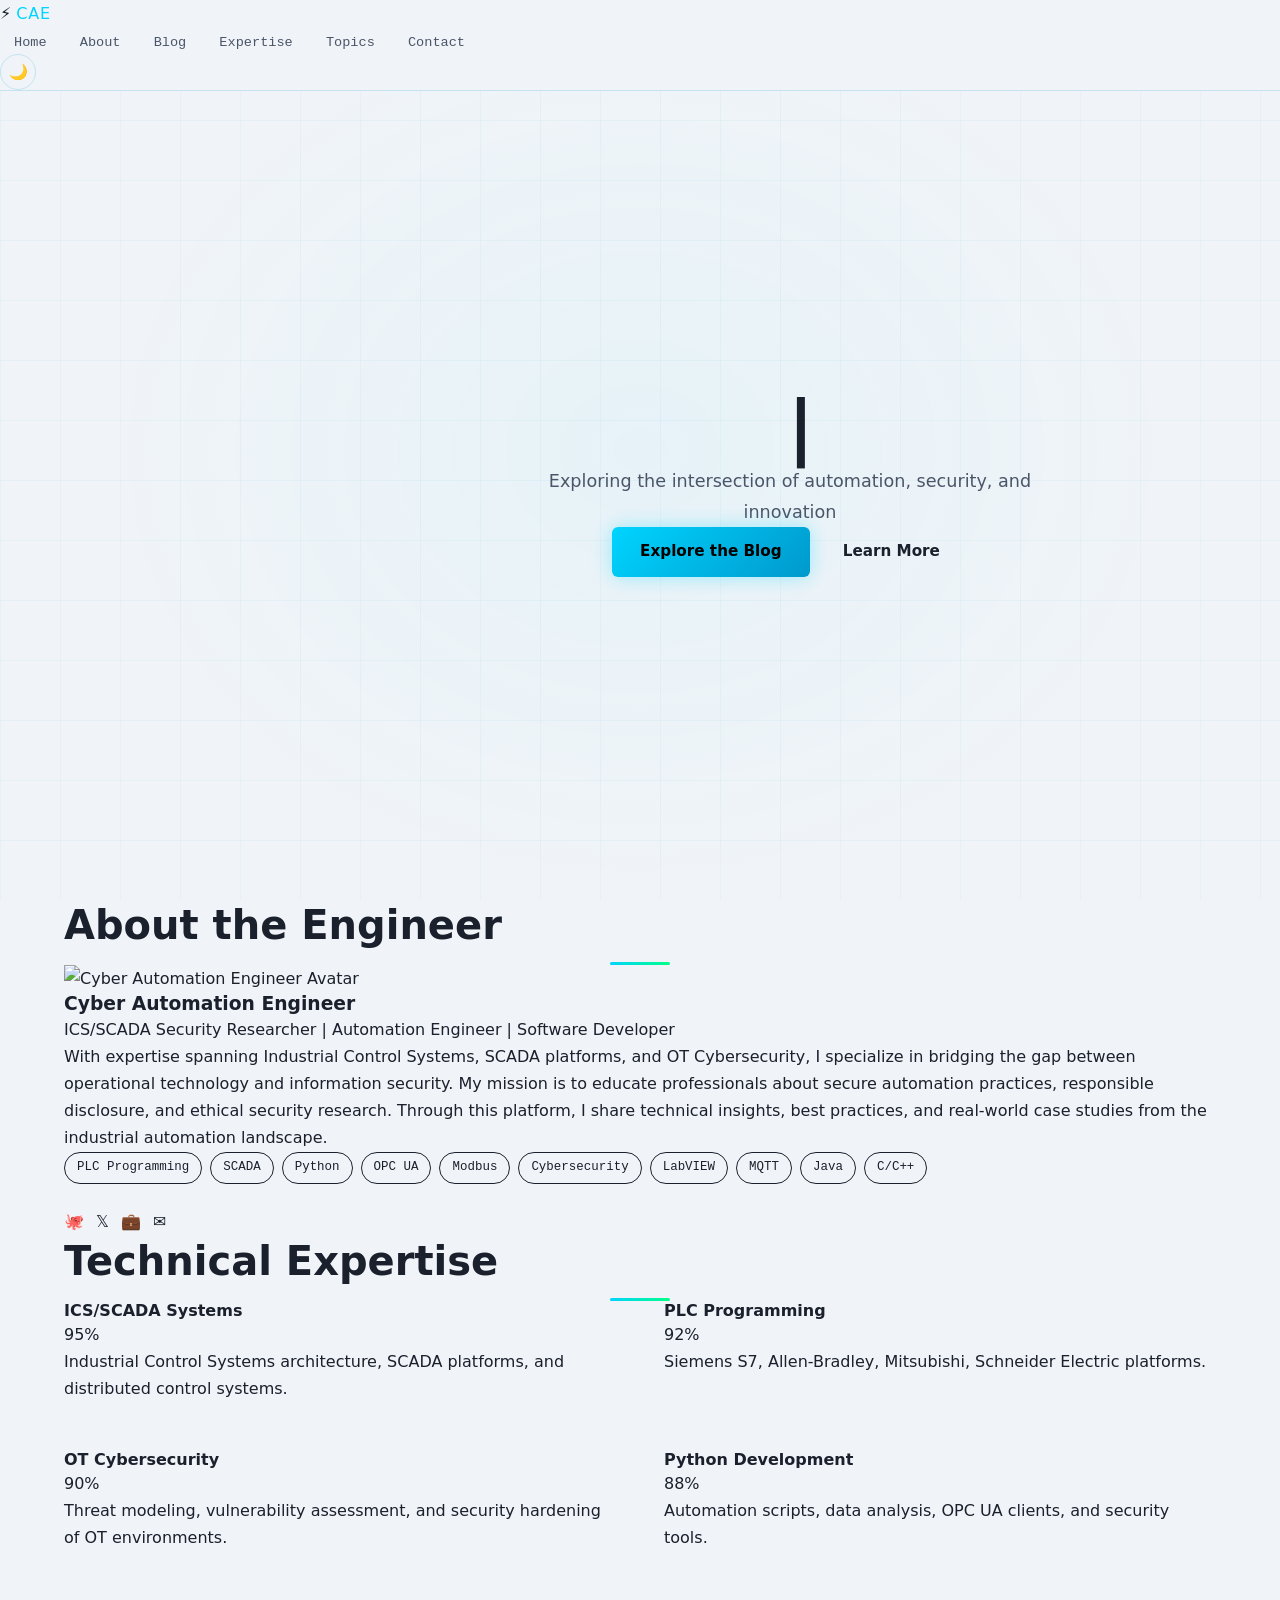
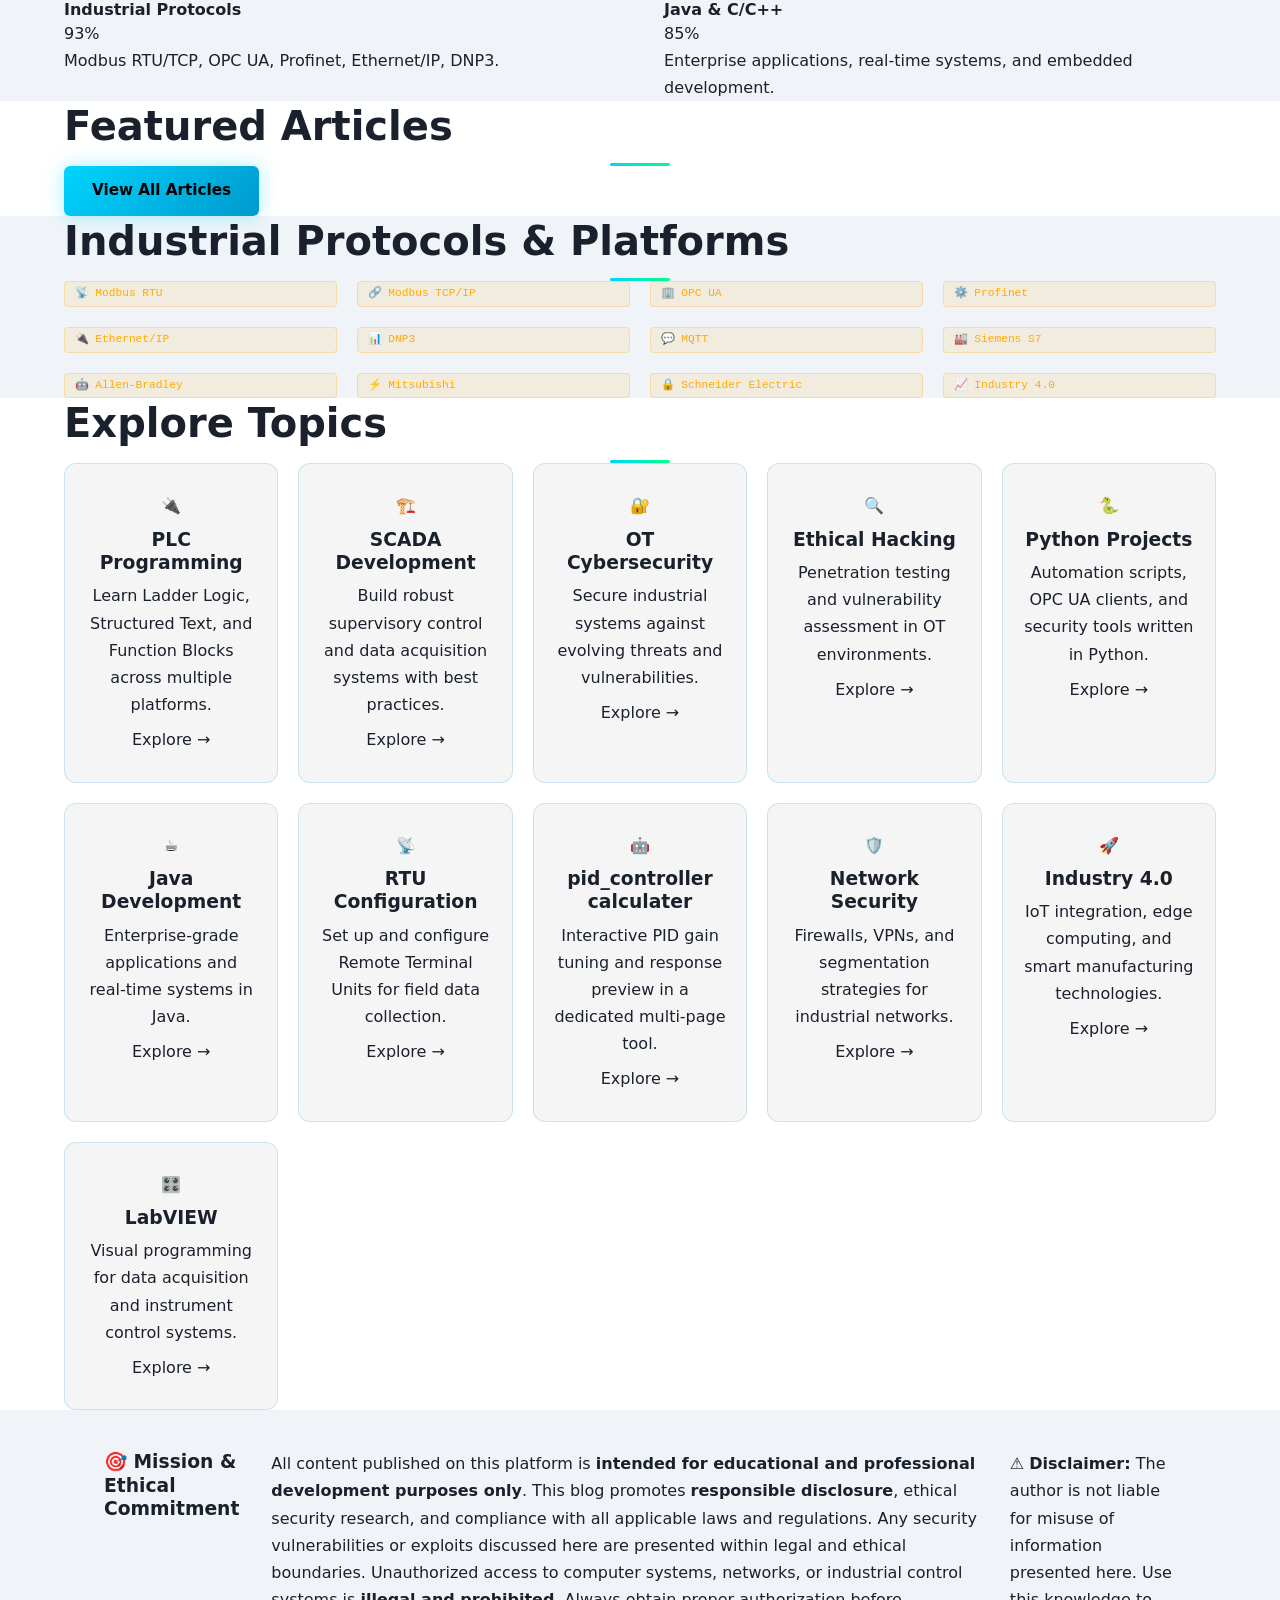
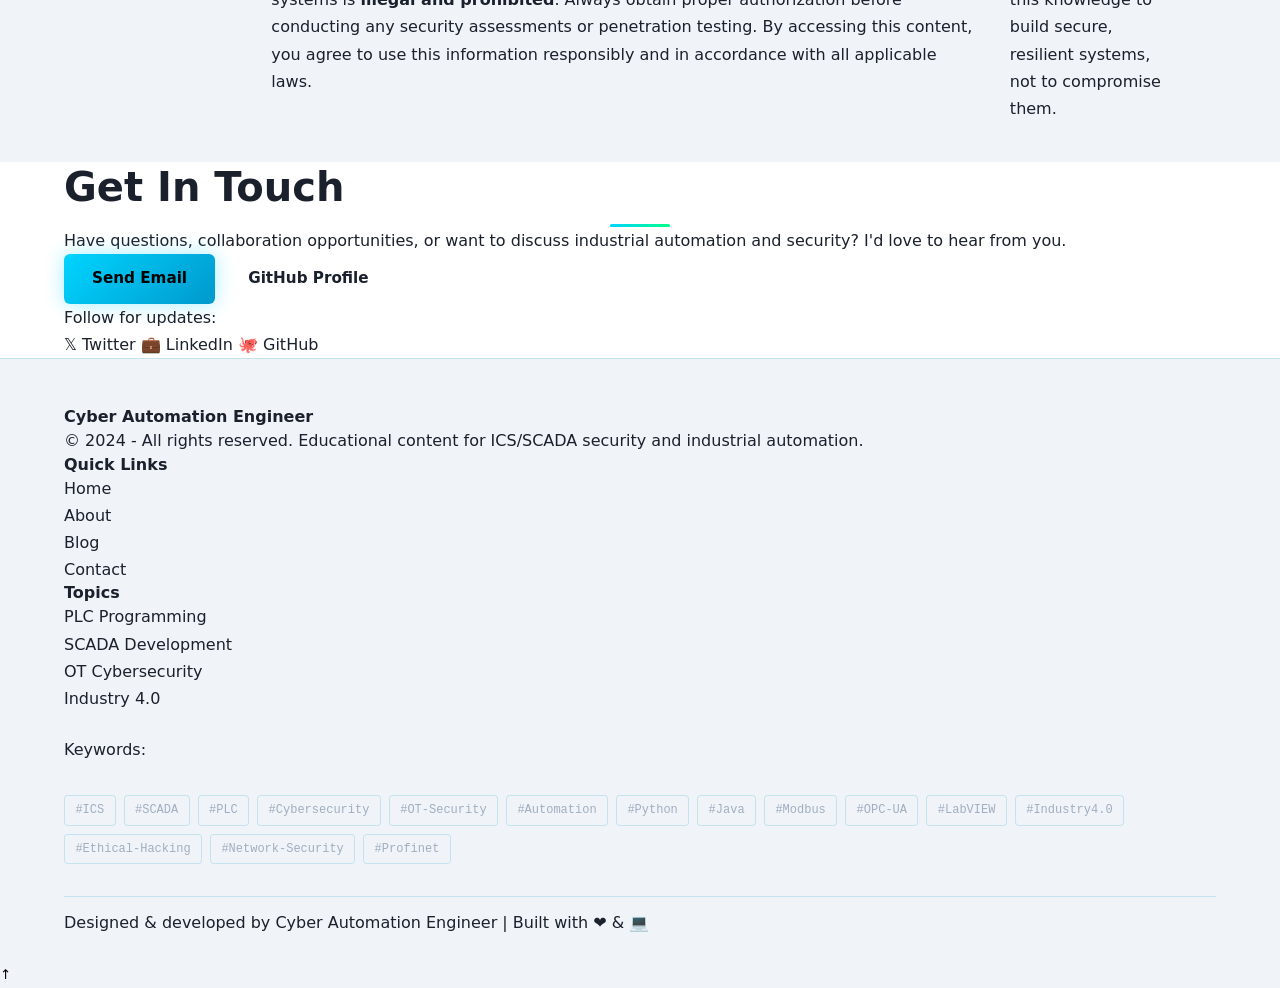
==== commit ffb7469c: "Add PID controller calculator page and link (multi-page site)" ====
--- a/index.html
+++ b/index.html
@@ -348,6 +348,13 @@
                 </div>
 
                 <div class="category-card">
+                    <div class="category-icon">🤖</div>
+                    <h3>pid_controller calculater</h3>
+                    <p>Interactive PID gain tuning and response preview in a dedicated multi-page tool.</p>
+                    <a href="pid_controller_calculater.html" class="category-link">Explore →</a>
+                </div>
+
+                <div class="category-card">
                     <div class="category-icon">🛡️</div>
                     <h3>Network Security</h3>
                     <p>Firewalls, VPNs, and segmentation strategies for industrial networks.</p>
